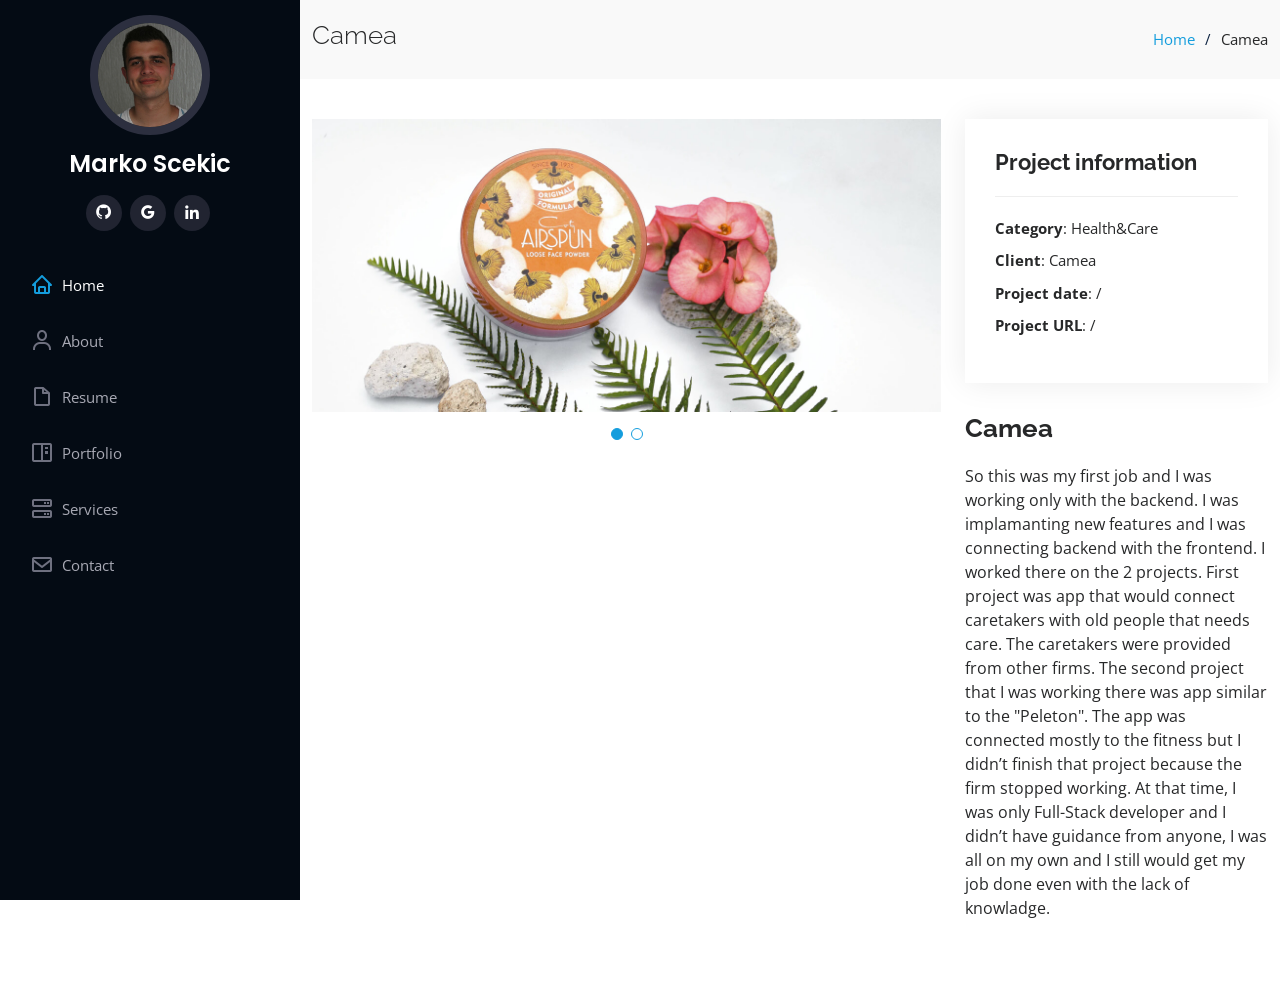
==== camea.html @ d0567fa3 "Add one more page" ====
<!DOCTYPE html>
<html lang="en">
    <head>
        <meta charset="utf-8" />
        <meta content="width=device-width, initial-scale=1.0" name="viewport" />

        <title>Marko Scekic</title>
        <meta content="" name="description" />
        <meta content="" name="keywords" />

        <!-- Favicons -->
        <link href="assets/img/favicon.png" rel="icon" />
        <link href="assets/img/apple-touch-icon.png" rel="apple-touch-icon" />

        <!-- Google Fonts -->
        <link
            href="https://fonts.googleapis.com/css?family=Open+Sans:300,300i,400,400i,600,600i,700,700i|Raleway:300,300i,400,400i,500,500i,600,600i,700,700i|Poppins:300,300i,400,400i,500,500i,600,600i,700,700i"
            rel="stylesheet"
        />

        <!-- Vendor CSS Files -->
        <link href="assets/vendor/aos/aos.css" rel="stylesheet" />
        <link
            href="assets/vendor/bootstrap/css/bootstrap.min.css"
            rel="stylesheet"
        />
        <link
            href="assets/vendor/bootstrap-icons/bootstrap-icons.css"
            rel="stylesheet"
        />
        <link
            href="assets/vendor/boxicons/css/boxicons.min.css"
            rel="stylesheet"
        />
        <link
            href="assets/vendor/glightbox/css/glightbox.min.css"
            rel="stylesheet"
        />
        <link
            href="assets/vendor/swiper/swiper-bundle.min.css"
            rel="stylesheet"
        />

        <!-- Template Main CSS File -->
        <link href="assets/css/style.css" rel="stylesheet" />

        <!-- =======================================================
  * Template Name: iPortfolio - v3.7.0
  * Template URL: https://bootstrapmade.com/iportfolio-bootstrap-portfolio-websites-template/
  * Author: BootstrapMade.com
  * License: https://bootstrapmade.com/license/
  ======================================================== -->
    </head>

    <body>
        <!-- ======= Mobile nav toggle button ======= -->
        <i class="bi bi-list mobile-nav-toggle d-xl-none"></i>

        <!-- ======= Header ======= -->
        <header id="header">
            <div class="d-flex flex-column">
                <div class="profile">
                    <img
                        src="assets/img/marko.jpg"
                        alt=""
                        class="img-fluid rounded-circle"
                    />
                    <h1 class="text-light">
                        <a href="index.html">Marko Scekic</a>
                    </h1>
                    <div class="social-links mt-3 text-center">
                        <!-- <a href="#" class="twitter"
                            ><i class="bx bxl-twitter"></i
                        ></a> -->
                        <a href="https://github.com/sceka" class="twitter"
                            ><i class="bx bxl-github"></i
                        ></a>
                        <a
                            href="mailto:scekicm02@gmail.com?subject=Job%20Proposal%20"
                            class="google-plus"
                        >
                            <i class="bx bxl-google"></i
                        ></a>
                        <a
                            href="https://www.linkedin.com/in/marko-scekic-187213213/"
                            class="linkedin"
                            ><i class="bx bxl-linkedin"></i
                        ></a>
                    </div>
                </div>

                <nav id="navbar" class="nav-menu navbar">
                    <ul>
                        <li>
                            <a href="#hero" class="nav-link scrollto active"
                                ><i class="bx bx-home"></i> <span>Home</span></a
                            >
                        </li>
                        <li>
                            <a href="#about" class="nav-link scrollto"
                                ><i class="bx bx-user"></i>
                                <span>About</span></a
                            >
                        </li>
                        <li>
                            <a href="#resume" class="nav-link scrollto"
                                ><i class="bx bx-file-blank"></i>
                                <span>Resume</span></a
                            >
                        </li>
                        <!-- <li>
                            <a
                                href="assets/img/MarkoScekic2.pdf"
                                class="nav-link scrollto"
                                download="MarkoScekic2.pdf"
                                ><i class="bx bx-file-blank"></i>
                                <span>Download Resume</span></a
                            >
                        </li> -->
                        <li>
                            <a href="#portfolio" class="nav-link scrollto"
                                ><i class="bx bx-book-content"></i>
                                <span>Portfolio</span></a
                            >
                        </li>
                        <li>
                            <a href="#services" class="nav-link scrollto"
                                ><i class="bx bx-server"></i>
                                <span>Services</span></a
                            >
                        </li>
                        <li>
                            <a href="#contact" class="nav-link scrollto"
                                ><i class="bx bx-envelope"></i>
                                <span>Contact</span></a
                            >
                        </li>
                    </ul>
                </nav>
                <!-- .nav-menu -->
            </div>
        </header>
        <!-- End Header -->

        <main id="main">
            <!-- ======= Breadcrumbs ======= -->
            <section id="breadcrumbs" class="breadcrumbs">
                <div class="container">
                    <div
                        class="d-flex justify-content-between align-items-center"
                    >
                        <h2>Camea</h2>
                        <ol>
                            <li><a href="index.html">Home</a></li>
                            <li>Camea</li>
                        </ol>
                    </div>
                </div>
            </section>
            <!-- End Breadcrumbs -->

            <!-- ======= Portfolio Details Section ======= -->
            <section id="portfolio-details" class="portfolio-details">
                <div class="container">
                    <div class="row gy-4">
                        <div class="col-lg-8">
                            <div class="portfolio-details-slider swiper">
                                <div class="swiper-wrapper align-items-center">
                                    <div class="swiper-slide">
                                        <img
                                            src="assets/img/portfolio/portfolio-details-2.jpg"
                                            alt=""
                                        />
                                    </div>

                                    <div class="swiper-slide">
                                        <img
                                            src="assets/img/portfolio/portfolio-details-3.jpg"
                                            alt=""
                                        />
                                    </div>
                                </div>
                                <div class="swiper-pagination"></div>
                            </div>
                        </div>

                        <div class="col-lg-4">
                            <div class="portfolio-info">
                                <h3>Project information</h3>
                                <ul>
                                    <li>
                                        <strong>Category</strong>: Health&Care
                                    </li>
                                    <li><strong>Client</strong>: Camea</li>
                                    <li><strong>Project date</strong>: /</li>
                                    <li>
                                        <strong>Project URL</strong>:
                                        <a>/</a>
                                    </li>
                                </ul>
                            </div>
                            <div class="portfolio-description">
                                <h2>Camea</h2>
                                <p>
                                    So this was my first job and I was working
                                    only with the backend. I was implamanting
                                    new features and I was connecting backend
                                    with the frontend. I worked there on the 2
                                    projects. First project was app that would
                                    connect caretakers with old people that
                                    needs care. The caretakers were provided
                                    from other firms. The second project that I
                                    was working there was app similar to the
                                    "Peleton". The app was connected mostly to
                                    the fitness but I didn’t finish that project
                                    because the firm stopped working. At that
                                    time, I was only Full-Stack developer and I
                                    didn’t have guidance from anyone, I was all
                                    on my own and I still would get my job done
                                    even with the lack of knowladge.
                                </p>
                            </div>
                        </div>
                    </div>
                </div>
            </section>
            <!-- End Portfolio Details Section -->
        </main>
        <!-- End #main -->

        <!-- ======= Footer ======= -->

        <a
            href="#"
            class="back-to-top d-flex align-items-center justify-content-center"
            ><i class="bi bi-arrow-up-short"></i
        ></a>

        <!-- Vendor JS Files -->
        <script src="assets/vendor/purecounter/purecounter.js"></script>
        <script src="assets/vendor/aos/aos.js"></script>
        <script src="assets/vendor/bootstrap/js/bootstrap.bundle.min.js"></script>
        <script src="assets/vendor/glightbox/js/glightbox.min.js"></script>
        <script src="assets/vendor/isotope-layout/isotope.pkgd.min.js"></script>
        <script src="assets/vendor/swiper/swiper-bundle.min.js"></script>
        <script src="assets/vendor/typed.js/typed.min.js"></script>
        <script src="assets/vendor/waypoints/noframework.waypoints.js"></script>
        <script src="assets/vendor/php-email-form/validate.js"></script>

        <!-- Template Main JS File -->
        <script src="assets/js/main.js"></script>
    </body>
</html>
---- assets/css/style.css ----
/**
* Template Name: iPortfolio - v3.7.0
* Template URL: https://bootstrapmade.com/iportfolio-bootstrap-portfolio-websites-template/
* Author: BootstrapMade.com
* License: https://bootstrapmade.com/license/
*/

/*--------------------------------------------------------------
# General
--------------------------------------------------------------*/
body {
    font-family: "Open Sans", sans-serif;
    color: #272829;
}

a {
    color: #149ddd;
    text-decoration: none;
}

a:hover {
    color: #37b3ed;
    text-decoration: none;
}

h1,
h2,
h3,
h4,
h5,
h6 {
    font-family: "Raleway", sans-serif;
}

/*--------------------------------------------------------------
# Back to top button
--------------------------------------------------------------*/
.back-to-top {
    position: fixed;
    visibility: hidden;
    opacity: 0;
    right: 15px;
    bottom: 15px;
    z-index: 996;
    background: #149ddd;
    width: 40px;
    height: 40px;
    border-radius: 50px;
    transition: all 0.4s;
}
.back-to-top i {
    font-size: 28px;
    color: #fff;
    line-height: 0;
}
.back-to-top:hover {
    background: #2eafec;
    color: #fff;
}
.back-to-top.active {
    visibility: visible;
    opacity: 1;
}

/*--------------------------------------------------------------
# Header
--------------------------------------------------------------*/
#header {
    position: fixed;
    top: 0;
    left: 0;
    bottom: 0;
    width: 300px;
    transition: all ease-in-out 0.5s;
    z-index: 9997;
    transition: all 0.5s;
    padding: 0 15px;
    background: #040b14;
    overflow-y: auto;
}
#header .profile img {
    margin: 15px auto;
    display: block;
    width: 120px;
    border: 8px solid #2c2f3f;
}
#header .profile h1 {
    font-size: 24px;
    margin: 0;
    padding: 0;
    font-weight: 600;
    -moz-text-align-last: center;
    text-align-last: center;
    font-family: "Poppins", sans-serif;
}
#header .profile h1 a,
#header .profile h1 a:hover {
    color: #fff;
    text-decoration: none;
}
#header .profile .social-links a {
    font-size: 18px;
    display: inline-block;
    background: #212431;
    color: #fff;
    line-height: 1;
    padding: 8px 0;
    margin-right: 4px;
    border-radius: 50%;
    text-align: center;
    width: 36px;
    height: 36px;
    transition: 0.3s;
}
#header .profile .social-links a:hover {
    background: #149ddd;
    color: #fff;
    text-decoration: none;
}

#main {
    margin-left: 300px;
}

@media (max-width: 1199px) {
    #header {
        left: -300px;
    }

    #main {
        margin-left: 0;
    }
}
/*--------------------------------------------------------------
# Navigation Menu
--------------------------------------------------------------*/
/* Desktop Navigation */
.nav-menu {
    padding: 30px 0 0 0;
}
.nav-menu * {
    margin: 0;
    padding: 0;
    list-style: none;
}
.nav-menu > ul > li {
    position: relative;
    white-space: nowrap;
}
.nav-menu a,
.nav-menu a:focus {
    display: flex;
    align-items: center;
    color: #a8a9b4;
    padding: 12px 15px;
    margin-bottom: 8px;
    transition: 0.3s;
    font-size: 15px;
}
.nav-menu a i,
.nav-menu a:focus i {
    font-size: 24px;
    padding-right: 8px;
    color: #6f7180;
}
.nav-menu a:hover,
.nav-menu .active,
.nav-menu .active:focus,
.nav-menu li:hover > a {
    text-decoration: none;
    color: #fff;
}
.nav-menu a:hover i,
.nav-menu .active i,
.nav-menu .active:focus i,
.nav-menu li:hover > a i {
    color: #149ddd;
}

/* Mobile Navigation */
.mobile-nav-toggle {
    position: fixed;
    right: 15px;
    top: 15px;
    z-index: 9998;
    border: 0;
    font-size: 24px;
    transition: all 0.4s;
    outline: none !important;
    background-color: #149ddd;
    color: #fff;
    width: 40px;
    height: 40px;
    display: inline-flex;
    align-items: center;
    justify-content: center;
    line-height: 0;
    border-radius: 50px;
    cursor: pointer;
}

.mobile-nav-active {
    overflow: hidden;
}
.mobile-nav-active #header {
    left: 0;
}

/*--------------------------------------------------------------
# Hero Section
--------------------------------------------------------------*/
#hero {
    width: 100%;
    height: 100vh;
    background: url("../img/animation.gif") top center;
    background-size: cover;
}
#hero:before {
    content: "";
    background: rgba(5, 13, 24, 0.3);
    position: absolute;
    bottom: 0;
    top: 0;
    left: 0;
    right: 0;
    z-index: 1;
}
#hero .hero-container {
    position: relative;
    z-index: 2;
    min-width: 300px;
}
#hero h1 {
    margin: 0 0 10px 0;
    font-size: 64px;
    font-weight: 700;
    line-height: 56px;
    color: #fff;
}
#hero p {
    color: #fff;
    margin-bottom: 50px;
    font-size: 26px;
    font-family: "Poppins", sans-serif;
}
#hero p span {
    color: #fff;
    padding-bottom: 4px;
    letter-spacing: 1px;
    border-bottom: 3px solid #149ddd;
}
@media (min-width: 1024px) {
    #hero {
        background-attachment: fixed;
    }
}
@media (max-width: 768px) {
    #hero h1 {
        font-size: 28px;
        line-height: 36px;
    }
    #hero h2 {
        font-size: 18px;
        line-height: 24px;
        margin-bottom: 30px;
    }
}

/*--------------------------------------------------------------
# Sections General
--------------------------------------------------------------*/
section {
    padding: 60px 0;
    overflow: hidden;
}

.section-bg {
    background: #f5f8fd;
}

.section-title {
    padding-bottom: 30px;
}
.section-title h2 {
    font-size: 32px;
    font-weight: bold;
    margin-bottom: 20px;
    padding-bottom: 20px;
    position: relative;
    color: #173b6c;
}
.section-title h2::after {
    content: "";
    position: absolute;
    display: block;
    width: 50px;
    height: 3px;
    background: #149ddd;
    bottom: 0;
    left: 0;
}
.section-title p {
    margin-bottom: 0;
}

/*--------------------------------------------------------------
# About
--------------------------------------------------------------*/
.about .content h3 {
    font-weight: 700;
    font-size: 26px;
    color: #173b6c;
}
.about .content ul {
    list-style: none;
    padding: 0;
}
.about .content ul li {
    margin-bottom: 20px;
    display: flex;
    align-items: center;
}
.about .content ul strong {
    margin-right: 10px;
}
.about .content ul i {
    font-size: 16px;
    margin-right: 5px;
    color: #149ddd;
    line-height: 0;
}
.about .content p:last-child {
    margin-bottom: 0;
}

/*--------------------------------------------------------------
# Facts
--------------------------------------------------------------*/
.facts {
    padding-bottom: 30px;
}
.facts .count-box {
    padding: 30px;
    width: 100%;
}
.facts .count-box i {
    display: block;
    font-size: 44px;
    color: #149ddd;
    float: left;
    line-height: 0;
}
.facts .count-box span {
    font-size: 48px;
    line-height: 40px;
    display: block;
    font-weight: 700;
    color: #050d18;
    margin-left: 60px;
}
.facts .count-box p {
    padding: 15px 0 0 0;
    margin: 0 0 0 60px;
    font-family: "Raleway", sans-serif;
    font-size: 14px;
    color: #122f57;
}
.facts .count-box a {
    font-weight: 600;
    display: block;
    margin-top: 20px;
    color: #122f57;
    font-size: 15px;
    font-family: "Poppins", sans-serif;
    transition: ease-in-out 0.3s;
}
.facts .count-box a:hover {
    color: #1f5297;
}

/*--------------------------------------------------------------
# Akills
--------------------------------------------------------------*/
.skills .progress {
    height: 60px;
    display: block;
    background: none;
    border-radius: 0;
}
.skills .progress .skill {
    padding: 0;
    margin: 0 0 6px 0;
    text-transform: uppercase;
    display: block;
    font-weight: 600;
    font-family: "Poppins", sans-serif;
    color: #050d18;
}
.skills .progress .skill .val {
    float: right;
    font-style: normal;
}
.skills .progress-bar-wrap {
    background: #dce8f8;
    height: 10px;
}
.skills .progress-bar {
    width: 1px;
    height: 10px;
    transition: 0.9s;
    background-color: #149ddd;
}

/*--------------------------------------------------------------
# Resume
--------------------------------------------------------------*/
.resume .resume-title {
    font-size: 26px;
    font-weight: 700;
    margin-top: 20px;
    margin-bottom: 20px;
    color: #050d18;
}
.resume .resume-item {
    padding: 0 0 20px 20px;
    margin-top: -2px;
    border-left: 2px solid #1f5297;
    position: relative;
}
.resume .resume-item h4 {
    line-height: 18px;
    font-size: 18px;
    font-weight: 600;
    text-transform: uppercase;
    font-family: "Poppins", sans-serif;
    color: #050d18;
    margin-bottom: 10px;
}
.resume .resume-item h5 {
    font-size: 16px;
    background: #e4edf9;
    padding: 5px 15px;
    display: inline-block;
    font-weight: 600;
    margin-bottom: 10px;
}
.resume .resume-item ul {
    padding-left: 20px;
}
.resume .resume-item ul li {
    padding-bottom: 10px;
}
.resume .resume-item:last-child {
    padding-bottom: 0;
}
.resume .resume-item::before {
    content: "";
    position: absolute;
    width: 16px;
    height: 16px;
    border-radius: 50px;
    left: -9px;
    top: 0;
    background: #fff;
    border: 2px solid #1f5297;
}

/*--------------------------------------------------------------
# Portfolio
--------------------------------------------------------------*/
.portfolio .portfolio-item {
    margin-bottom: 30px;
}
.portfolio #portfolio-flters {
    padding: 0;
    margin: 0 auto 35px auto;
    list-style: none;
    text-align: center;
    background: #fff;
    border-radius: 50px;
    padding: 2px 15px;
}
.portfolio #portfolio-flters li {
    cursor: pointer;
    display: inline-block;
    padding: 10px 15px 8px 15px;
    font-size: 14px;
    font-weight: 600;
    line-height: 1;
    text-transform: uppercase;
    color: #272829;
    margin-bottom: 5px;
    transition: all 0.3s ease-in-out;
}
.portfolio #portfolio-flters li:hover,
.portfolio #portfolio-flters li.filter-active {
    color: #149ddd;
}
.portfolio #portfolio-flters li:last-child {
    margin-right: 0;
}
.portfolio .portfolio-wrap {
    transition: 0.3s;
    position: relative;
    overflow: hidden;
    z-index: 1;
}

.wiva {
    display: flex;
    justify-content: center;
    align-items: center;
    height: 285px;
}
.portfolio .portfolio-wrap::before {
    content: "";
    background: rgba(255, 255, 255, 0.5);
    position: absolute;
    left: 0;
    right: 0;
    top: 0;
    bottom: 0;
    transition: all ease-in-out 0.3s;
    z-index: 2;
    opacity: 0;
}
.portfolio .portfolio-wrap .portfolio-links {
    opacity: 1;
    left: 0;
    right: 0;
    bottom: -60px;
    z-index: 3;
    position: absolute;
    transition: all ease-in-out 0.3s;
    display: flex;
    justify-content: center;
}
.portfolio .portfolio-wrap .portfolio-links a {
    color: #fff;
    font-size: 28px;
    text-align: center;
    background: rgba(20, 157, 221, 0.75);
    transition: 0.3s;
    width: 50%;
}
.portfolio .portfolio-wrap .portfolio-links a:hover {
    background: rgba(20, 157, 221, 0.95);
}
.portfolio .portfolio-wrap .portfolio-links a + a {
    border-left: 1px solid #37b3ed;
}
.portfolio .portfolio-wrap:hover::before {
    top: 0;
    left: 0;
    right: 0;
    bottom: 0;
    opacity: 1;
}
.portfolio .portfolio-wrap:hover .portfolio-links {
    opacity: 1;
    bottom: 0;
}

/*--------------------------------------------------------------
# Portfolio Details
--------------------------------------------------------------*/
.portfolio-details {
    padding-top: 40px;
}
.portfolio-details .portfolio-details-slider img {
    width: 100%;
}
.portfolio-details .portfolio-details-slider .swiper-pagination {
    margin-top: 20px;
    position: relative;
}
.portfolio-details
    .portfolio-details-slider
    .swiper-pagination
    .swiper-pagination-bullet {
    width: 12px;
    height: 12px;
    background-color: #fff;
    opacity: 1;
    border: 1px solid #149ddd;
}
.portfolio-details
    .portfolio-details-slider
    .swiper-pagination
    .swiper-pagination-bullet-active {
    background-color: #149ddd;
}
.portfolio-details .portfolio-info {
    padding: 30px;
    box-shadow: 0px 0 30px rgba(5, 13, 24, 0.08);
}
.portfolio-details .portfolio-info h3 {
    font-size: 22px;
    font-weight: 700;
    margin-bottom: 20px;
    padding-bottom: 20px;
    border-bottom: 1px solid #eee;
}
.portfolio-details .portfolio-info ul {
    list-style: none;
    padding: 0;
    font-size: 15px;
}
.portfolio-details .portfolio-info ul li + li {
    margin-top: 10px;
}
.portfolio-details .portfolio-description {
    padding-top: 30px;
}
.portfolio-details .portfolio-description h2 {
    font-size: 26px;
    font-weight: 700;
    margin-bottom: 20px;
}
.portfolio-details .portfolio-description p {
    padding: 0;
}

/*--------------------------------------------------------------
# Services
--------------------------------------------------------------*/
.services .icon-box {
    margin-bottom: 20px;
}
.services .icon {
    float: left;
    display: flex;
    align-items: center;
    justify-content: center;
    width: 54px;
    height: 54px;
    background: #149ddd;
    border-radius: 50%;
    transition: 0.5s;
    border: 1px solid #149ddd;
}
.services .icon i {
    color: #fff;
    font-size: 24px;
    line-height: 0;
}
.services .icon-box:hover .icon {
    background: #fff;
}
.services .icon-box:hover .icon i {
    color: #149ddd;
}
.services .title {
    margin-left: 80px;
    font-weight: 700;
    margin-bottom: 15px;
    font-size: 18px;
}
.services .title a {
    color: #343a40;
}
.services .title a:hover {
    color: #149ddd;
}
.services .description {
    margin-left: 80px;
    line-height: 24px;
    font-size: 14px;
}

/*--------------------------------------------------------------
# Testimonials
--------------------------------------------------------------*/
.testimonials .testimonials-carousel,
.testimonials .testimonials-slider {
    overflow: hidden;
}
.testimonials .testimonial-item {
    box-sizing: content-box;
    text-align: center;
    min-height: 320px;
}
.testimonials .testimonial-item .testimonial-img {
    width: 90px;
    border-radius: 50%;
    margin: 0 auto;
}
.testimonials .testimonial-item h3 {
    font-size: 18px;
    font-weight: bold;
    margin: 10px 0 5px 0;
    color: #111;
}
.testimonials .testimonial-item h4 {
    font-size: 14px;
    color: #999;
    margin: 0;
}
.testimonials .testimonial-item .quote-icon-left,
.testimonials .testimonial-item .quote-icon-right {
    color: #c3e8fa;
    font-size: 26px;
}
.testimonials .testimonial-item .quote-icon-left {
    display: inline-block;
    left: -5px;
    position: relative;
}
.testimonials .testimonial-item .quote-icon-right {
    display: inline-block;
    right: -5px;
    position: relative;
    top: 10px;
}
.testimonials .testimonial-item p {
    font-style: italic;
    margin: 0 15px 15px 15px;
    padding: 20px;
    background: #fff;
    position: relative;
    margin-bottom: 35px;
    border-radius: 6px;
    box-shadow: 0px 2px 15px rgba(0, 0, 0, 0.1);
}
.testimonials .testimonial-item p::after {
    content: "";
    width: 0;
    height: 0;
    border-top: 20px solid #fff;
    border-right: 20px solid transparent;
    border-left: 20px solid transparent;
    position: absolute;
    bottom: -20px;
    left: calc(50% - 20px);
}
.testimonials .swiper-pagination {
    margin-top: 20px;
    position: relative;
}
.testimonials .swiper-pagination .swiper-pagination-bullet {
    width: 12px;
    height: 12px;
    background-color: #fff;
    opacity: 1;
    border: 1px solid #149ddd;
}
.testimonials .swiper-pagination .swiper-pagination-bullet-active {
    background-color: #149ddd;
}

/*--------------------------------------------------------------
# Contact
--------------------------------------------------------------*/
.contact {
    padding-bottom: 130px;
}
.contact .info {
    padding: 30px;
    background: #fff;
    width: 100%;
    box-shadow: 0 0 24px 0 rgba(0, 0, 0, 0.12);
}
.contact .info i {
    font-size: 20px;
    color: #149ddd;
    float: left;
    width: 44px;
    height: 44px;
    background: #dff3fc;
    display: flex;
    justify-content: center;
    align-items: center;
    border-radius: 50px;
    transition: all 0.3s ease-in-out;
}
.contact .info h4 {
    padding: 0 0 0 60px;
    font-size: 22px;
    font-weight: 600;
    margin-bottom: 5px;
    color: #050d18;
}
.contact .info p {
    padding: 0 0 10px 60px;
    margin-bottom: 20px;
    font-size: 14px;
    color: #173b6c;
}
.contact .info .email p {
    padding-top: 5px;
}
.contact .info .social-links {
    padding-left: 60px;
}
.contact .info .social-links a {
    font-size: 18px;
    display: inline-block;
    background: #333;
    color: #fff;
    line-height: 1;
    padding: 8px 0;
    border-radius: 50%;
    text-align: center;
    width: 36px;
    height: 36px;
    transition: 0.3s;
    margin-right: 10px;
}
.contact .info .social-links a:hover {
    background: #149ddd;
    color: #fff;
}
.contact .info .email:hover i,
.contact .info .address:hover i,
.contact .info .phone:hover i {
    background: #149ddd;
    color: #fff;
}
.contact .php-email-form {
    width: 100%;
    padding: 30px;
    background: #fff;
    box-shadow: 0 0 24px 0 rgba(0, 0, 0, 0.12);
}
.contact .php-email-form .form-group {
    padding-bottom: 8px;
}
.contact .php-email-form .validate {
    display: none;
    color: red;
    margin: 0 0 15px 0;
    font-weight: 400;
    font-size: 13px;
}
.contact .php-email-form .error-message {
    display: none;
    color: #fff;
    background: #ed3c0d;
    text-align: left;
    padding: 15px;
    font-weight: 600;
}
.contact .php-email-form .error-message br + br {
    margin-top: 25px;
}
.contact .php-email-form .sent-message {
    display: none;
    color: #fff;
    background: #18d26e;
    text-align: center;
    padding: 15px;
    font-weight: 600;
}
.contact .php-email-form .loading {
    display: none;
    background: #fff;
    text-align: center;
    padding: 15px;
}
.contact .php-email-form .loading:before {
    content: "";
    display: inline-block;
    border-radius: 50%;
    width: 24px;
    height: 24px;
    margin: 0 10px -6px 0;
    border: 3px solid #18d26e;
    border-top-color: #eee;
    -webkit-animation: animate-loading 1s linear infinite;
    animation: animate-loading 1s linear infinite;
}
.contact .php-email-form .form-group {
    margin-bottom: 15px;
}
.contact .php-email-form label {
    padding-bottom: 8px;
}
.contact .php-email-form input,
.contact .php-email-form textarea {
    border-radius: 0;
    box-shadow: none;
    font-size: 14px;
}
.contact .php-email-form input {
    height: 44px;
}
.contact .php-email-form textarea {
    padding: 10px 15px;
}
.contact .php-email-form button[type="submit"] {
    background: #149ddd;
    border: 0;
    padding: 10px 24px;
    color: #fff;
    transition: 0.4s;
    border-radius: 4px;
}
.contact .php-email-form button[type="submit"]:hover {
    background: #37b3ed;
}
@-webkit-keyframes animate-loading {
    0% {
        transform: rotate(0deg);
    }
    100% {
        transform: rotate(360deg);
    }
}
@keyframes animate-loading {
    0% {
        transform: rotate(0deg);
    }
    100% {
        transform: rotate(360deg);
    }
}

/*--------------------------------------------------------------
# Breadcrumbs
--------------------------------------------------------------*/
.breadcrumbs {
    padding: 20px 0;
    background: #f9f9f9;
}
.breadcrumbs h2 {
    font-size: 26px;
    font-weight: 300;
}
.breadcrumbs ol {
    display: flex;
    flex-wrap: wrap;
    list-style: none;
    padding: 0;
    margin: 0;
    font-size: 15px;
}
.breadcrumbs ol li + li {
    padding-left: 10px;
}
.breadcrumbs ol li + li::before {
    display: inline-block;
    padding-right: 10px;
    color: #0e2442;
    content: "/";
}
@media (max-width: 768px) {
    .breadcrumbs .d-flex {
        display: block !important;
    }
    .breadcrumbs ol {
        display: block;
    }
    .breadcrumbs ol li {
        display: inline-block;
    }
}

/*--------------------------------------------------------------
# Footer
--------------------------------------------------------------*/
#footer {
    padding: 15px;
    color: #f4f6fd;
    font-size: 14px;
    position: fixed;
    left: 0;
    bottom: 0;
    width: 300px;
    z-index: 9999;
    background: #040b14;
}
#footer .copyright {
    text-align: center;
}
#footer .credits {
    padding-top: 5px;
    text-align: center;
    font-size: 13px;
    color: #eaebf0;
}
@media (max-width: 1199px) {
    #footer {
        position: static;
        width: auto;
        padding-right: 20px 15px;
    }
}

.wiva-cellar {
    display: flex;
    justify-content: center;
    align-items: center;
    height: 285px;
    background: black;
}

.wiva-cellar-big {
    display: flex;
    justify-content: center;
    align-items: center;
    /* height: 285px; */
    background: black;
}

.camea {
    display: flex;
    justify-content: center;
    align-items: center;
    height: 285px;
    background: white;
}

.camea-picture {
    max-width: 250px;
    height: 200px;
}
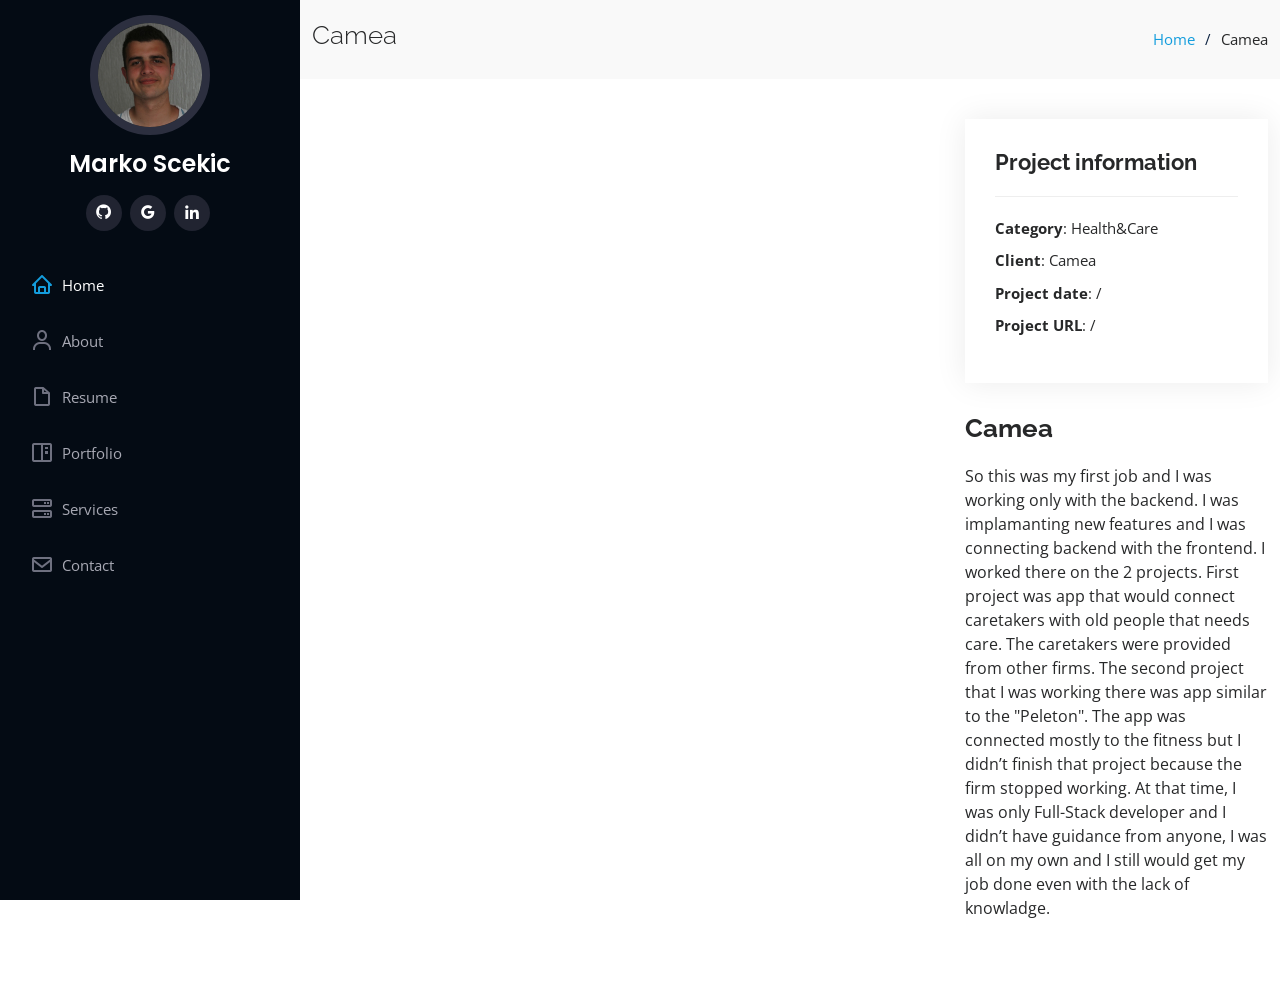
==== commit 81fe0ca7: "Remove neccesery things" ====
--- a/camea.html
+++ b/camea.html
@@ -165,7 +165,7 @@
                     <div class="row gy-4">
                         <div class="col-lg-8">
                             <div class="portfolio-details-slider swiper">
-                                <div class="swiper-wrapper align-items-center">
+                                <!-- <div class="swiper-wrapper align-items-center">
                                     <div class="swiper-slide">
                                         <img
                                             src="assets/img/portfolio/portfolio-details-2.jpg"
@@ -179,7 +179,7 @@
                                             alt=""
                                         />
                                     </div>
-                                </div>
+                                </div> -->
                                 <div class="swiper-pagination"></div>
                             </div>
                         </div>
--- a/assets/css/style.css
+++ b/assets/css/style.css
@@ -1014,3 +1014,7 @@
     max-width: 250px;
     height: 200px;
 }
+
+.submit-button {
+    margin-top: 3%;
+}
